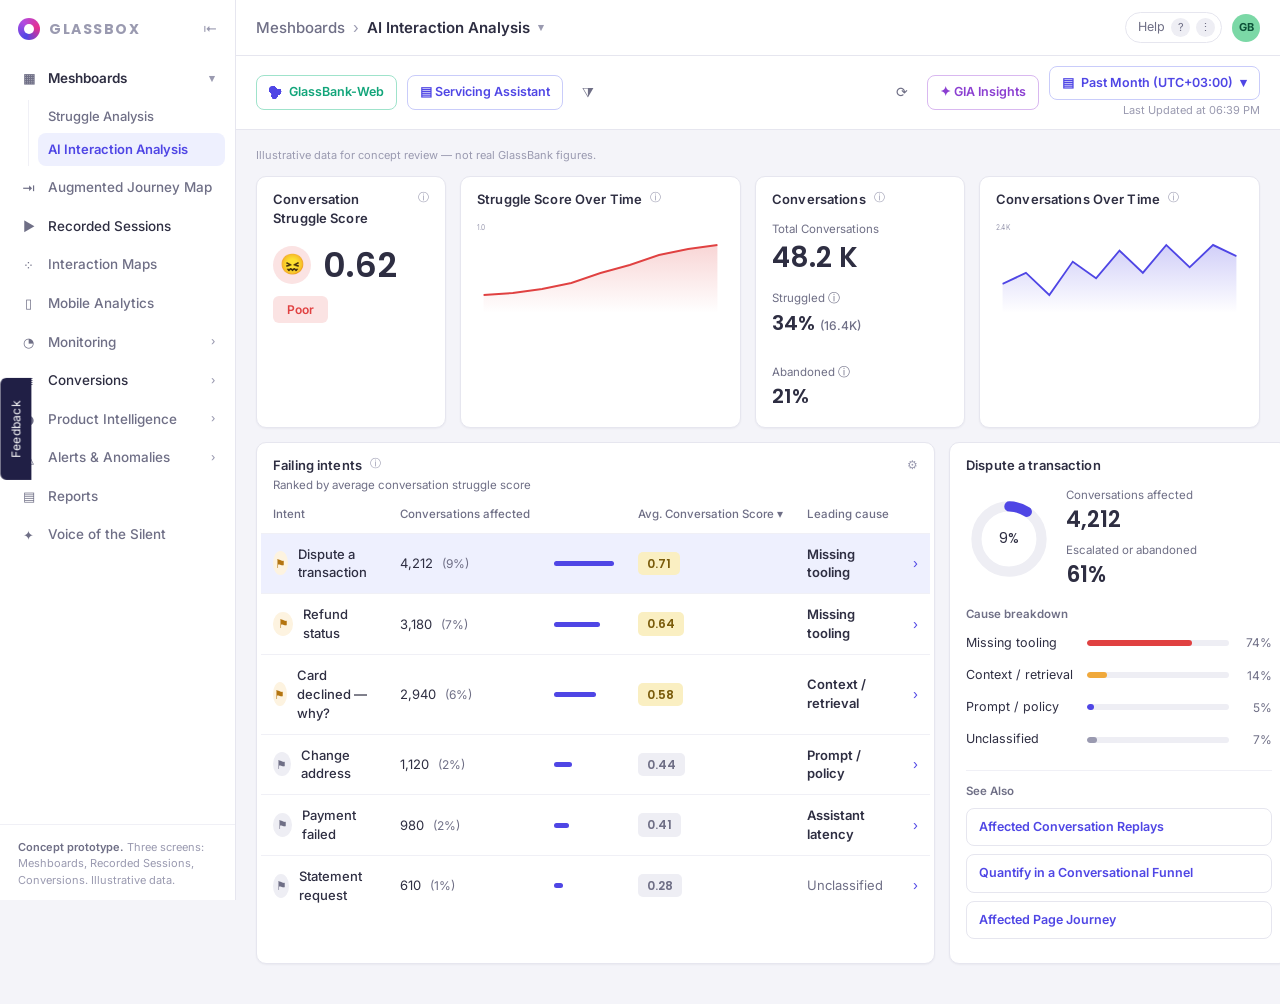
==== index.html @ c7775a7b "Add date range picker driving dashboard data (phase 1: index.html) data.js now holds one dataset per" ====
<!DOCTYPE html>
<html lang="en">
<head>
<meta charset="utf-8">
<meta name="viewport" content="width=device-width, initial-scale=1">
<title>AI Interaction Analysis · Glassbox</title>
<link rel="preconnect" href="https://fonts.googleapis.com">
<link rel="preconnect" href="https://fonts.gstatic.com" crossorigin>
<link href="https://fonts.googleapis.com/css2?family=Inter:wght@400;500;600;700&family=Poppins:wght@400;500;600;700&display=swap" rel="stylesheet">
<link rel="icon" href="data:image/svg+xml,<svg xmlns=%22http://www.w3.org/2000/svg%22 viewBox=%220 0 32 32%22><circle cx=%2216%22 cy=%2216%22 r=%2212%22 fill=%22none%22 stroke=%22%234F46E5%22 stroke-width=%227%22/></svg>">
<link rel="stylesheet" href="styles.css">
</head>
<body>
<div class="feedback-tab">Feedback</div>
<div class="app">

  <aside class="side">
    <div class="brand"><span class="mark"></span><span class="wordmark">GLASSBOX</span><span class="collapse">⇤</span></div>
    <nav class="nav">
      <a class="parent-open" href="index.html"><span class="ico">▦</span>Meshboards<span class="chev">▾</span></a>
      <div class="subgroup">
        <button class="inert sub" tabindex="-1">Struggle Analysis</button>
        <a class="sub active" href="index.html" aria-current="page">AI Interaction Analysis</a>
      </div>
      <button class="inert" tabindex="-1"><span class="ico">⇥</span>Augmented Journey Map</button>
      <a href="conversation.html"><span class="ico">▶</span>Recorded Sessions</a>
      <button class="inert" tabindex="-1"><span class="ico">⁘</span>Interaction Maps</button>
      <button class="inert" tabindex="-1"><span class="ico">▯</span>Mobile Analytics</button>
      <button class="inert" tabindex="-1"><span class="ico">◔</span>Monitoring<span class="chev">›</span></button>
      <a href="funnel.html"><span class="ico">≣</span>Conversions<span class="chev">›</span></a>
      <button class="inert" tabindex="-1"><span class="ico">◑</span>Product Intelligence<span class="chev">›</span></button>
      <button class="inert" tabindex="-1"><span class="ico">◬</span>Alerts &amp; Anomalies<span class="chev">›</span></button>
      <button class="inert" tabindex="-1"><span class="ico">▤</span>Reports</button>
      <button class="inert" tabindex="-1"><span class="ico">✦</span>Voice of the Silent</button>
    </nav>
    <div class="foot">
      <b>Concept prototype.</b> Three screens: Meshboards, Recorded Sessions, Conversions. Illustrative data.
    </div>
  </aside>

  <main class="main">
    <div class="topbar">
      <div class="crumb"><span class="muted">Meshboards</span><span class="sep">›</span>AI Interaction Analysis<span class="caret">▾</span></div>
      <div class="top-right">
        <div class="help">Help <span class="b">?</span><span class="b">⋮</span></div>
        <div class="avatar">GB</div>
      </div>
    </div>
    <div class="filters">
      <span class="pill green"><span class="dots"></span>GlassBank-Web</span>
      <span class="pill">▤ Servicing Assistant</span>
      <button class="iconbtn" aria-label="Filters">⧩</button>
      <div class="top-right">
        <button class="iconbtn" aria-label="Refresh">⟳</button>
        <button class="gia" id="giaBtn" aria-expanded="false" aria-controls="giaPanel">✦ GIA Insights</button>
        <div class="range-picker">
          <button class="pill" id="rangeBtn" aria-haspopup="listbox" aria-expanded="false">▤ <span id="rangeLabel">Past Month (UTC+03:00)</span> ▾</button>
          <div class="rp-updated">Last Updated at 06:39 PM</div>
        </div>
      </div>
    </div>

    <div class="gia-panel ins" id="giaPanel" hidden>
      <div class="ins-h"><span style="color:#8B3FD1">✦</span>GIA Cause Insights
        <span class="ins-acts"><button class="iconbtn" aria-label="Share insights">⤴</button><button class="iconbtn" id="giaClose" aria-label="Close insights">✕</button></span>
      </div>
      <div class="tabs">
        <button class="on">All</button><button>Technical</button><button>Behavioral</button>
      </div>

      <h4 style="margin-top:0">Analysis — <span id="giaIntent"></span></h4>
      <p id="giaSummary"></p>

      <h4>Key Takeaways</h4>
      <ul id="giaTakeaways"></ul>

      <div class="verdict">
        <div class="top"><span style="color:var(--red)">⚑</span><span class="name" id="giaCause"></span><span class="conf" id="giaConf"></span></div>
        <div class="why" id="giaEvidence"></div>
        <div class="cohort" id="giaSeen"></div>
      </div>

      <div class="askbox">Ask a question about this cause<span class="go">→</span></div>
    </div>

    <div class="canvas">
      <div class="illus">Illustrative data for concept review — not real GlassBank figures.</div>

      <div class="grid row4">
        <div class="card">
          <div class="hd"><h3>Conversation Struggle Score</h3><span class="info">ⓘ</span></div>
          <div class="bd">
            <div class="scorewrap"><div class="face">😖</div><div class="bigscore" id="dashScore"></div></div>
            <span class="rank poor" id="dashRank"></span>
          </div>
        </div>

        <div class="card">
          <div class="hd"><h3>Struggle Score Over Time</h3><span class="info">ⓘ</span></div>
          <div class="bd">
            <svg viewBox="0 0 300 92" width="100%" height="92" preserveAspectRatio="none" role="img" aria-label="Struggle score rising over the month">
              <defs><linearGradient id="g1" x1="0" y1="0" x2="0" y2="1">
                <stop offset="0" stop-color="#E04141" stop-opacity=".22"/><stop offset="1" stop-color="#E04141" stop-opacity="0"/>
              </linearGradient></defs>
              <text id="chartStruggleAxis" x="0" y="9" font-size="8" fill="var(--faint)"></text>
              <path id="chartStruggleLine" d="" fill="none" stroke="#E04141" stroke-width="2"/>
              <path id="chartStruggleFill" d="" fill="url(#g1)"/>
            </svg>
          </div>
        </div>

        <div class="card">
          <div class="hd"><h3>Conversations</h3><span class="info">ⓘ</span></div>
          <div class="bd">
            <div class="k" style="font-size:11.5px;color:var(--dim)">Total Conversations</div>
            <div class="total" id="dashTotal"></div>
            <div class="kv" style="margin-top:12px">
              <div><div class="k">Struggled ⓘ</div><div class="v"><span id="dashStruggledPct"></span> <small id="dashStruggledCount"></small></div></div>
              <div><div class="k">Abandoned ⓘ</div><div class="v" id="dashAbandoned"></div></div>
            </div>
          </div>
        </div>

        <div class="card">
          <div class="hd"><h3>Conversations Over Time</h3><span class="info">ⓘ</span></div>
          <div class="bd">
            <svg viewBox="0 0 300 92" width="100%" height="92" preserveAspectRatio="none" role="img" aria-label="Conversation volume by day">
              <defs><linearGradient id="g2" x1="0" y1="0" x2="0" y2="1">
                <stop offset="0" stop-color="#4F46E5" stop-opacity=".26"/><stop offset="1" stop-color="#4F46E5" stop-opacity="0"/>
              </linearGradient></defs>
              <text id="chartVolumeAxis" x="0" y="9" font-size="8" fill="var(--faint)"></text>
              <path id="chartVolumeLine" d="" fill="none" stroke="#4F46E5" stroke-width="2"/>
              <path id="chartVolumeFill" d="" fill="url(#g2)"/>
            </svg>
          </div>
        </div>
      </div>

      <div class="split">
        <div class="card">
          <div class="hd"><h3>Failing intents</h3><span class="info">ⓘ</span><span class="gear">⚙</span></div>
          <div class="sub">Ranked by average conversation struggle score</div>
          <div class="bd" style="padding-left:4px;padding-right:4px">
            <table class="tbl">
              <thead><tr>
                <th style="padding-left:12px">Intent</th><th>Conversations affected</th><th></th>
                <th class="r">Avg. Conversation Score ▾</th><th>Leading cause</th><th></th>
              </tr></thead>
              <tbody id="intents">
                <!-- rows rendered from the active range dataset by app.js -->
              </tbody>
            </table>
          </div>
        </div>

        <div class="card">
          <div class="hd"><h3 id="panelTitle">Dispute a transaction</h3></div>
          <div class="bd">
            <div class="donut">
              <svg width="86" height="86" viewBox="0 0 42 42" role="img" aria-label="Share of conversations affected">
                <circle cx="21" cy="21" r="15.9" fill="none" stroke="var(--grey-chip)" stroke-width="5"/>
                <circle id="ring" cx="21" cy="21" r="15.9" fill="none" stroke="#4F46E5" stroke-width="5"
                        stroke-dasharray="9 91" stroke-dashoffset="25" stroke-linecap="round"/>
                <text id="ringPc" x="21" y="23" text-anchor="middle" font-size="7" font-family="Poppins" fill="var(--text)"></text>
              </svg>
              <div>
                <div class="lbl">Conversations affected</div>
                <div class="n" id="panelN"></div>
                <div class="lbl" style="margin-top:6px">Escalated or abandoned</div>
                <div class="n" id="panelEsc"></div>
              </div>
            </div>

            <h4 style="margin:16px 0 2px;font-size:11.5px;color:var(--dim);font-weight:600">Cause breakdown</h4>
            <div class="causelist" id="causelist"></div>

            <div class="seealso">
              <h4>See Also</h4>
              <a href="conversation.html">Affected Conversation Replays</a>
              <a href="funnel.html">Quantify in a Conversational Funnel</a>
              <a href="#" onclick="return false">Affected Page Journey</a>
            </div>
          </div>
        </div>
      </div>
    </div>
  </main>
</div>

<script src="data.js"></script>
<script src="app.js"></script>
</body>
</html>
---- styles.css ----
/* Glassbox — AI Interaction Analysis concept prototype */

:root{
  --bg:#F4F4F9; --card:#FFFFFF; --border:#E6E6EF; --border-soft:#F0F0F6;
  --text:#2E2E42; --dim:#6F6F86; --faint:#9A9AB0;
  --indigo:#4F46E5; --indigo-soft:#EEF0FE; --indigo-line:#C9CCFA;
  --navy:#201F45; --pink:#E5308F;
  --amber:#F0A93B; --amber-soft:#FDF3E0;
  --red:#E04141; --red-band:rgba(224,65,65,.16); --red-soft:#FBE3E3;
  --green:#12A57A; --green-soft:#DEF5EC;
  --yellow-chip:#FAEFC2; --grey-chip:#EEEEF4;
  --teal:#5BC7C0;
  --shadow:0 1px 2px rgba(32,31,69,.05);
}
@media (prefers-color-scheme: dark){
  :root:not([data-theme="light"]){
    --bg:#131226; --card:#1C1B33; --border:#2C2A4A; --border-soft:#26243F;
    --text:#E8E8F2; --dim:#A5A5BE; --faint:#7C7C97;
    --indigo:#8F87FF; --indigo-soft:#26244A; --indigo-line:#3B3770;
    --grey-chip:#2C2A4A; --yellow-chip:#4A3F1A; --green-soft:#123A2E; --red-soft:#3D1E1E; --amber-soft:#3A2C14;
    --shadow:0 1px 2px rgba(0,0,0,.3);
  }
}
:root[data-theme="dark"]{
  --bg:#131226; --card:#1C1B33; --border:#2C2A4A; --border-soft:#26243F;
  --text:#E8E8F2; --dim:#A5A5BE; --faint:#7C7C97;
  --indigo:#8F87FF; --indigo-soft:#26244A; --indigo-line:#3B3770;
  --grey-chip:#2C2A4A; --yellow-chip:#4A3F1A; --green-soft:#123A2E; --red-soft:#3D1E1E; --amber-soft:#3A2C14;
  --shadow:0 1px 2px rgba(0,0,0,.3);
}

*{box-sizing:border-box}
html,body{margin:0;padding:0}
body{
  background:var(--bg); color:var(--text);
  font-family:Inter,-apple-system,BlinkMacSystemFont,"Segoe UI",Roboto,sans-serif;
  font-size:13px; line-height:1.45; -webkit-font-smoothing:antialiased;
}
.num{font-family:Poppins,Inter,sans-serif}
button{font:inherit;color:inherit;background:none;border:none;cursor:pointer}
a{color:var(--indigo)}

/* ---------- shell ---------- */
.app{display:flex;min-height:100vh;position:relative}
.feedback-tab{
  position:fixed;left:0;top:42%;background:var(--navy);color:#fff;
  writing-mode:vertical-rl;transform:rotate(180deg);
  padding:22px 7px;border-radius:0 6px 6px 0;font-size:12px;letter-spacing:.02em;z-index:60
}

/* sidebar */
.side{
  width:236px;flex:0 0 236px;background:var(--card);border-right:1px solid var(--border);
  display:flex;flex-direction:column;padding:16px 0 12px;position:sticky;top:0;height:100vh
}
.brand{display:flex;align-items:center;gap:9px;padding:2px 18px 20px}
.brand .mark{width:22px;height:22px;border-radius:50%;
  background:conic-gradient(from 200deg,#4F46E5,#B14BE0,#E5308F,#4F46E5);
  position:relative}
.brand .mark::after{content:"";position:absolute;inset:6px;border-radius:50%;background:var(--card)}
.brand .wordmark{font-family:Poppins;font-weight:700;letter-spacing:.11em;font-size:14px;color:var(--faint)}
.brand .collapse{margin-left:auto;color:var(--faint);font-size:14px}
.nav{display:flex;flex-direction:column;gap:1px;padding:0 10px}
.nav a,.nav button{
  display:flex;align-items:center;gap:11px;width:100%;text-align:left;
  padding:9px 10px;border-radius:8px;color:var(--text);font-size:13.5px;font-weight:500;
  text-decoration:none
}
.nav a .ico,.nav button .ico{width:17px;text-align:center;color:var(--dim);font-size:13px}
.nav a .chev,.nav button .chev{margin-left:auto;color:var(--faint);font-size:11px}
.nav a:hover,.nav button:hover{background:var(--border-soft)}
.nav a.active{background:var(--indigo-soft);color:var(--indigo);font-weight:600}
.nav a.active .ico{color:var(--indigo)}
.nav button.inert{color:var(--dim);cursor:default}
.nav button.inert:hover{background:transparent}
.nav a.parent-open{font-weight:600}
.nav .subgroup{display:flex;flex-direction:column;gap:1px;margin:1px 0 2px 18px;
  padding-left:9px;border-left:1px solid var(--border-soft)}
.nav .sub{padding:7px 10px;font-size:13px;gap:0}
.nav a.sub.active{background:var(--indigo-soft);color:var(--indigo);font-weight:600}
.side .foot{margin-top:auto;padding:14px 18px 0;border-top:1px solid var(--border-soft);
  color:var(--faint);font-size:11px;line-height:1.5}
.side .foot b{color:var(--dim);font-weight:600}

/* main */
.main{flex:1;min-width:0;display:flex;flex-direction:column}
.topbar{
  background:var(--card);border-bottom:1px solid var(--border);
  padding:12px 20px;display:flex;align-items:center;gap:12px;flex-wrap:wrap
}
.crumb{display:flex;align-items:center;gap:8px;font-size:15px;font-weight:600}
.crumb .sep{color:var(--faint);font-weight:400}
.crumb .muted{color:var(--dim);font-weight:500}
.crumb .caret{color:var(--faint);font-size:11px}
.top-right{margin-left:auto;display:flex;align-items:center;gap:10px}
.pill{
  display:inline-flex;align-items:center;gap:7px;border:1px solid var(--indigo-line);
  color:var(--indigo);background:var(--card);border-radius:8px;padding:7px 12px;
  font-size:12.5px;font-weight:600;white-space:nowrap
}
.pill.green{border-color:#9FE3CB;color:var(--green)}
.pill.plain{border-color:var(--border);color:var(--dim);font-weight:500}
.dots{width:13px;height:13px;flex:0 0 13px;border-radius:3px;
  background:radial-gradient(circle at 30% 30%,var(--indigo) 32%,transparent 33%),
             radial-gradient(circle at 72% 44%,var(--indigo) 26%,transparent 27%),
             radial-gradient(circle at 42% 76%,var(--indigo) 26%,transparent 27%)}
.iconbtn{width:30px;height:30px;border-radius:7px;display:grid;place-items:center;color:var(--dim);font-size:14px}
.iconbtn:hover{background:var(--border-soft)}
.help{border:1px solid var(--border);border-radius:20px;padding:5px 6px 5px 12px;
  display:flex;align-items:center;gap:6px;color:var(--dim);font-size:12.5px}
.help .b{width:19px;height:19px;border-radius:50%;background:var(--grey-chip);display:grid;place-items:center;font-size:11px}
.avatar{width:28px;height:28px;border-radius:50%;background:#7BD8A6;color:#0C5137;
  display:grid;place-items:center;font-size:11px;font-weight:700}

.filters{background:var(--card);border-bottom:1px solid var(--border);
  padding:10px 20px;display:flex;align-items:center;gap:10px;flex-wrap:wrap}
.canvas{padding:18px 20px 40px}
.illus{font-size:11px;color:var(--faint);padding:0 0 12px}

/* cards */
.grid{display:grid;gap:14px}
.card{background:var(--card);border:1px solid var(--border);border-radius:10px;box-shadow:var(--shadow)}
.card .hd{padding:13px 16px 0;display:flex;align-items:flex-start;gap:8px}
.card .hd h3{margin:0;font-size:13px;font-weight:600;letter-spacing:.01em}
.card .hd .info{color:var(--faint);font-size:11px}
.card .hd .gear{margin-left:auto;color:var(--faint);font-size:12px}
.card .sub{font-size:11.5px;color:var(--dim);padding:2px 16px 0}
.card .bd{padding:12px 16px 16px}

.row4{grid-template-columns:minmax(190px,1fr) minmax(240px,1.5fr) minmax(210px,1.1fr) minmax(240px,1.5fr)}
@media(max-width:1180px){.row4{grid-template-columns:1fr 1fr}}
@media(max-width:720px){.row4{grid-template-columns:1fr}}

.scorewrap{display:flex;align-items:center;gap:12px;padding:6px 0 2px}
.face{width:38px;height:38px;border-radius:50%;display:grid;place-items:center;font-size:20px;background:var(--red-soft)}
.bigscore{font-family:Poppins;font-size:34px;font-weight:600;line-height:1}
.rank{display:inline-block;margin-top:10px;padding:5px 14px;border-radius:6px;font-size:12px;font-weight:600}
.rank.poor{background:var(--red-soft);color:var(--red)}
.rank.good{background:var(--green-soft);color:var(--green)}

.kv{display:flex;gap:26px;flex-wrap:wrap}
.kv .k{font-size:11.5px;color:var(--dim);display:flex;align-items:center;gap:5px}
.kv .v{font-family:Poppins;font-size:20px;font-weight:600;margin-top:2px}
.kv .v small{font-family:Inter;font-size:12px;font-weight:500;color:var(--dim)}
.total{font-family:Poppins;font-size:28px;font-weight:600}
.delta{font-size:11.5px;font-weight:600}
.delta.up{color:var(--red)} .delta.down{color:var(--green)}

/* table */
.tbl{width:100%;border-collapse:collapse}
.tbl th{
  text-align:left;font-size:11.5px;font-weight:500;color:var(--dim);
  padding:0 12px 10px;border-bottom:1px solid var(--border-soft);white-space:nowrap
}
.tbl th.r{text-align:right}
.tbl td{padding:11px 12px;border-bottom:1px solid var(--border-soft);font-size:13px;vertical-align:middle}
.tbl tr:last-child td{border-bottom:none}
.tbl tbody tr{cursor:pointer}
.tbl tbody tr:hover{background:var(--border-soft)}
.tbl tbody tr.sel{background:var(--indigo-soft)}
.intent{display:flex;align-items:center;gap:10px;font-weight:500}
.tick{width:24px;height:24px;border-radius:50%;display:grid;place-items:center;font-size:12px;background:var(--amber-soft);color:#B47510}
.tick.grey{background:var(--grey-chip);color:var(--dim)}
.affected{white-space:nowrap}
.affected span{color:var(--dim);font-size:12px;margin-left:5px}
.minibar{height:5px;border-radius:3px;background:var(--indigo);min-width:2px}
.chip{display:inline-block;padding:3px 9px;border-radius:5px;font-size:12px;font-weight:600;font-family:Poppins}
.chip.hi{background:var(--yellow-chip);color:#7A5B0B}
.chip.lo{background:var(--grey-chip);color:var(--dim)}
.cause{font-size:12.5px;color:var(--dim)}
.cause b{color:var(--text);font-weight:600}
.arrow{color:var(--indigo);font-size:14px;text-align:right}

.split{display:grid;grid-template-columns:1fr 340px;gap:14px;margin-top:14px}
@media(max-width:1080px){.split{grid-template-columns:1fr}}

.donut{display:flex;align-items:center;gap:14px}
.donut .lbl{font-size:11.5px;color:var(--dim)}
.donut .n{font-family:Poppins;font-size:22px;font-weight:600}
.seealso{border-top:1px solid var(--border-soft);margin-top:14px;padding-top:12px}
.seealso h4{margin:0 0 9px;font-size:11.5px;font-weight:600;color:var(--dim)}
.seealso a{display:block;border:1px solid var(--border);border-radius:8px;padding:9px 12px;
  margin-bottom:8px;text-decoration:none;font-size:12.5px;font-weight:600}
.seealso a:hover{background:var(--indigo-soft)}
.causelist{margin-top:4px}
.causerow{display:flex;align-items:center;gap:9px;padding:7px 0;font-size:12.5px}
.causerow .bar{height:6px;border-radius:3px;flex:1;background:var(--grey-chip);overflow:hidden}
.causerow .bar i{display:block;height:100%;border-radius:3px}
.causerow .pc{width:34px;text-align:right;color:var(--dim);font-size:12px}

/* ---------- replay ---------- */
.replay{background:var(--card);border:1px solid var(--border);border-radius:10px;overflow:hidden;box-shadow:var(--shadow)}
.rhead{display:flex;align-items:center;gap:14px;padding:12px 16px;border-bottom:1px solid var(--border);flex-wrap:wrap}
.rhead .meta{display:flex;align-items:center;gap:9px;font-size:12.5px}
.rhead .meta .date{font-weight:600}
.rhead .uid{font-size:12px;color:var(--dim);letter-spacing:.08em}
.stat{text-align:center;padding:0 6px}
.stat .n{font-family:Poppins;font-size:15px;font-weight:600;display:flex;align-items:center;gap:5px;justify-content:center}
.stat .c{font-size:10.5px;color:var(--dim);margin-top:1px}
.rhead .acts{margin-left:auto;display:flex;align-items:center;gap:8px}
.gia{border:1px solid #D9B8F0;color:#8B3FD1;border-radius:8px;padding:7px 12px;font-size:12.5px;font-weight:600;
  display:inline-flex;align-items:center;gap:6px}
.rbody{display:grid;grid-template-columns:290px 1fr 320px}
.rbody.gia-hidden{grid-template-columns:290px 1fr}
@media(max-width:1180px){.rbody{grid-template-columns:1fr}}
.events{border-right:1px solid var(--border);max-height:560px;overflow:auto}
.evsearch{padding:9px 12px;border-bottom:1px solid var(--border-soft);display:flex;gap:7px;align-items:center}
.evsearch input{flex:1;border:1px solid var(--border);border-radius:6px;padding:5px 9px;font-size:12px;
  background:var(--card);color:var(--text)}
.pagerow{padding:10px 12px;border-bottom:1px solid var(--border-soft);display:flex;align-items:center;gap:8px}
.pagerow .t{font-weight:600;font-size:12.5px}
.pagerow .u{font-size:11px;color:var(--faint)}
.pagerow .time{margin-left:auto;font-size:11.5px;color:var(--dim);font-family:Poppins}
.strugbar{width:34px;height:7px;border-radius:3px;background:linear-gradient(90deg,var(--teal) 55%,var(--yellow-chip) 55%)}
.ev{display:flex;gap:10px;padding:9px 12px 9px 16px;border-bottom:1px solid var(--border-soft);align-items:flex-start}
.ev .ei{width:20px;flex:0 0 20px;text-align:center;font-size:12px;color:var(--dim);margin-top:1px}
.ev .en{font-size:12.5px;font-weight:500}
.ev .ed{font-size:11.5px;color:var(--dim);margin-top:1px}
.ev .et{margin-left:auto;font-size:11.5px;color:var(--dim);font-family:Poppins}
.ev.flag{background:var(--amber-soft)}
.ev.flag .ei{color:#B47510}
.ev.bad{background:var(--red-soft)}
.ev.bad .ei{color:var(--red)}

.stage{padding:16px;background:var(--bg);display:flex;flex-direction:column;min-width:0}
.browser{background:var(--card);border:1px solid var(--border);border-radius:9px;overflow:hidden;flex:1;display:flex;flex-direction:column}
.url{padding:8px 12px;border-bottom:1px solid var(--border-soft);font-size:11.5px;color:var(--dim);
  overflow:hidden;text-overflow:ellipsis;white-space:nowrap}
.chatwrap{padding:14px;display:flex;flex-direction:column;gap:9px;overflow:auto;max-height:330px}
.chat-h{display:flex;align-items:center;gap:8px;padding-bottom:6px;border-bottom:1px solid var(--border-soft);margin-bottom:4px}
.chat-h .avat{width:22px;height:22px;border-radius:50%;background:var(--indigo-soft);color:var(--indigo);
  display:grid;place-items:center;font-size:11px;font-weight:700}
.chat-h .nm{font-size:12.5px;font-weight:600}
.msg{max-width:78%;padding:9px 12px;border-radius:12px;font-size:12.5px;line-height:1.5}
.msg.bot{background:var(--grey-chip);border-bottom-left-radius:4px;align-self:flex-start}
.msg.user{background:var(--indigo);color:#fff;border-bottom-right-radius:4px;align-self:flex-end}
.msg .lat{display:block;font-size:10.5px;color:var(--faint);margin-top:5px}
.msg.user .lat{color:rgba(255,255,255,.72)}
.flagline{align-self:center;font-size:11px;color:#B47510;background:var(--amber-soft);
  padding:3px 10px;border-radius:20px;font-weight:600;text-align:center}
.flagline.bad{color:var(--red);background:var(--red-soft)}

.scrub{padding:12px 16px;border-top:1px solid var(--border)}
.track{position:relative;height:34px;background:var(--border-soft);border-radius:5px;overflow:hidden}
.band{position:absolute;top:0;bottom:0;background:var(--red-band)}
.mk{position:absolute;top:6px;width:15px;height:15px;border-radius:50%;background:var(--amber);
  color:#fff;font-size:9px;display:grid;place-items:center;transform:translateX(-50%)}
.mk.r{background:var(--red)}
.ticks{display:flex;justify-content:space-between;font-size:10.5px;color:var(--faint);margin-top:5px;font-family:Poppins}
.controls{display:flex;align-items:center;gap:14px;justify-content:center;margin-top:10px;color:var(--dim)}
.controls .play{width:30px;height:30px;border-radius:50%;border:2px solid var(--indigo);color:var(--indigo);
  display:grid;place-items:center;font-size:11px}
.dur{font-size:11.5px;color:var(--dim);font-family:Poppins}

.insights{border-left:1px solid var(--border);padding:14px;max-height:560px;overflow:auto}
.ins-h{display:flex;align-items:center;gap:8px;font-weight:600;font-size:13px;margin-bottom:12px}
.tabs{display:flex;gap:6px;margin-bottom:12px}
.tabs button{border:1px solid var(--border);border-radius:7px;padding:6px 11px;font-size:12px;color:var(--dim)}
.tabs button.on{border-color:var(--indigo);color:var(--indigo);font-weight:600;background:var(--indigo-soft)}
.ins h4{margin:14px 0 6px;font-size:12.5px;font-weight:600}
.ins p{margin:0;font-size:12.5px;line-height:1.6;color:var(--text)}
.ins b{font-weight:600}
.ins ul{margin:6px 0 0;padding-left:17px}
.ins li{font-size:12.5px;line-height:1.6;margin-bottom:7px}
.ins u{text-decoration-color:var(--indigo-line)}
.verdict{border:1px solid var(--border);border-radius:9px;padding:11px 12px;margin-top:12px;background:var(--bg)}
.verdict .top{display:flex;align-items:center;gap:8px}
.verdict .name{font-weight:600;font-size:13px}
.verdict .conf{margin-left:auto;font-size:11.5px;color:var(--dim);font-family:Poppins}
.verdict .why{margin-top:8px;font-size:12px;color:var(--dim);line-height:1.6}
.verdict .why em{color:var(--text);font-style:normal;font-weight:500}
.askbox{margin-top:14px;border:1px solid var(--indigo-line);border-radius:8px;padding:8px 11px;
  display:flex;align-items:center;gap:8px;font-size:12.5px;color:var(--faint)}
.askbox .go{margin-left:auto;color:var(--indigo)}

/* GIA panel chrome — shared by the replay column and the dashboard overlay */
.ins-h .ins-acts{margin-left:auto;display:flex;align-items:center;gap:4px}
.ins-h .iconbtn{width:26px;height:26px;font-size:12px}
.gia-panel{
  position:fixed;top:96px;right:20px;z-index:70;width:390px;max-width:calc(100vw - 40px);
  max-height:calc(100vh - 130px);overflow:auto;
  background:var(--card);border:1px solid var(--border);border-radius:12px;
  box-shadow:0 8px 28px rgba(32,31,69,.14);padding:14px
}
:root[data-theme="dark"] .gia-panel{box-shadow:0 8px 28px rgba(0,0,0,.5)}
@media (prefers-color-scheme: dark){
  :root:not([data-theme="light"]) .gia-panel{box-shadow:0 8px 28px rgba(0,0,0,.5)}
}
@media(max-width:720px){.gia-panel{left:20px;width:auto}}
.gia-panel .cohort{font-size:11.5px;color:var(--dim);margin-top:2px}

/* date range picker */
.range-picker{position:relative;display:flex;flex-direction:column;align-items:flex-end;gap:3px}
.range-picker .pill{cursor:pointer}
.rp-updated{font-size:11px;color:var(--faint);text-align:right}
.rp-menu{
  position:absolute;top:36px;right:0;z-index:80;width:240px;
  background:var(--card);border:1px solid var(--border);border-radius:10px;
  box-shadow:0 8px 28px rgba(32,31,69,.14);padding:6px
}
:root[data-theme="dark"] .rp-menu{box-shadow:0 8px 28px rgba(0,0,0,.5)}
@media (prefers-color-scheme: dark){
  :root:not([data-theme="light"]) .rp-menu{box-shadow:0 8px 28px rgba(0,0,0,.5)}
}
.rp-opt{display:block;width:100%;text-align:left;padding:8px 10px;border-radius:7px;
  font-size:12.5px;font-weight:500;color:var(--text)}
.rp-opt:hover{background:var(--border-soft)}
.rp-opt.on{background:var(--indigo-soft);color:var(--indigo);font-weight:600}

@media(max-width:1180px){
  .events{border-right:none;border-bottom:1px solid var(--border);max-height:300px}
  .insights{border-left:none;border-top:1px solid var(--border);max-height:none}
}

/* ---------- funnel ---------- */
.fun{display:grid;grid-template-columns:1.35fr 1fr 1fr;gap:14px}
@media(max-width:1080px){.fun{grid-template-columns:1fr}}
.step{margin-bottom:4px}
.step .lab{display:flex;align-items:baseline;gap:9px;font-size:12.5px;margin-bottom:5px}
.step .lab .n{font-family:Poppins;font-weight:600;font-size:14px}
.step .lab .nm{font-weight:500}
.step .bar{height:34px;border-radius:5px;background:var(--indigo);opacity:.85}
.drop{font-size:11.5px;color:var(--red);margin:6px 0 12px;padding-left:2px}
.impact .line{display:flex;justify-content:space-between;padding:8px 0;border-bottom:1px solid var(--border-soft);font-size:12.5px}
.impact .line:last-child{border-bottom:none}
.impact .line b{font-family:Poppins;font-weight:600}
.impact .tot{margin-top:10px;padding-top:11px;border-top:2px solid var(--border);display:flex;justify-content:space-between;align-items:baseline}
.impact .tot .v{font-family:Poppins;font-size:24px;font-weight:600;color:var(--red)}
.ticket{background:var(--indigo-soft);border:1px solid var(--indigo-line);border-radius:9px;padding:13px 15px;margin-top:14px}
.ticket h4{margin:0 0 6px;font-size:12.5px;font-weight:600;color:var(--indigo)}
.ticket p{margin:0;font-size:12.5px;line-height:1.6}

:focus-visible{outline:2px solid var(--indigo);outline-offset:2px}
@media (prefers-reduced-motion:reduce){*{transition:none!important;animation:none!important}}
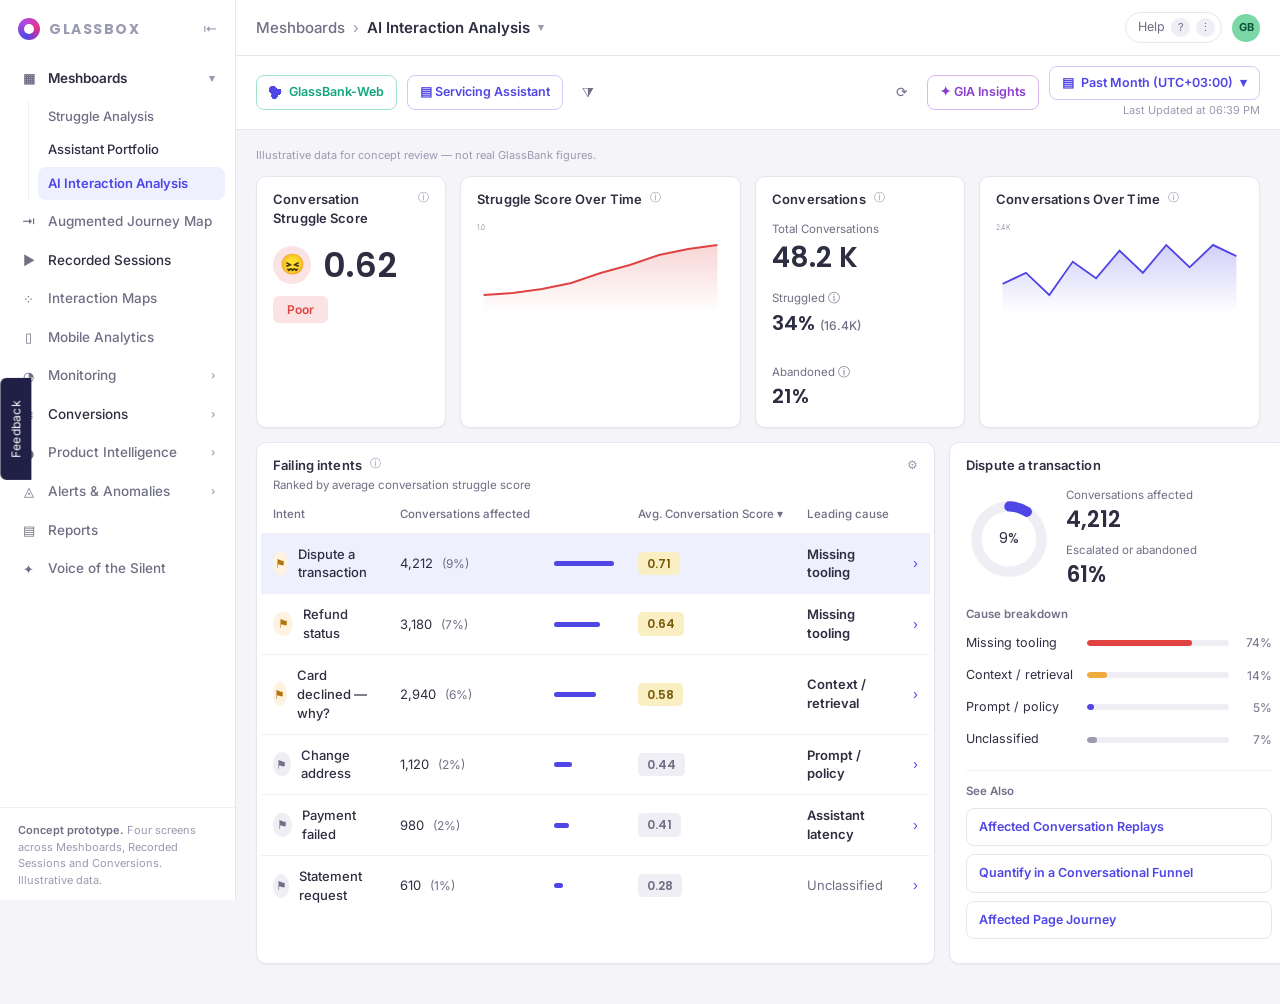
==== commit 2b4bea92: "Add Assistant Portfolio meshboard and cross-channel evidence details New portfolio.html: an illustra" ====
--- a/index.html
+++ b/index.html
@@ -20,6 +20,7 @@
       <a class="parent-open" href="index.html"><span class="ico">▦</span>Meshboards<span class="chev">▾</span></a>
       <div class="subgroup">
         <button class="inert sub" tabindex="-1">Struggle Analysis</button>
+        <a class="sub" href="portfolio.html">Assistant Portfolio</a>
         <a class="sub active" href="index.html" aria-current="page">AI Interaction Analysis</a>
       </div>
       <button class="inert" tabindex="-1"><span class="ico">⇥</span>Augmented Journey Map</button>
@@ -34,7 +35,7 @@
       <button class="inert" tabindex="-1"><span class="ico">✦</span>Voice of the Silent</button>
     </nav>
     <div class="foot">
-      <b>Concept prototype.</b> Three screens: Meshboards, Recorded Sessions, Conversions. Illustrative data.
+      <b>Concept prototype.</b> Four screens across Meshboards, Recorded Sessions and Conversions. Illustrative data.
     </div>
   </aside>
 
--- a/styles.css
+++ b/styles.css
@@ -307,6 +307,14 @@
 .rp-opt:hover{background:var(--border-soft)}
 .rp-opt.on{background:var(--indigo-soft);color:var(--indigo);font-weight:600}
 
+/* assistant portfolio */
+.row3{grid-template-columns:1fr 1.3fr 1fr}
+@media(max-width:1080px){.row3{grid-template-columns:1fr}}
+.asst-meta{font-size:11px;color:var(--faint);font-weight:400;margin-top:1px}
+.tbl tbody tr.norow{cursor:default}
+.tbl tbody tr.norow:hover{background:transparent}
+.guard{font-size:10.5px;color:var(--faint);margin-top:2px;letter-spacing:0}
+
 @media(max-width:1180px){
   .events{border-right:none;border-bottom:1px solid var(--border);max-height:300px}
   .insights{border-left:none;border-top:1px solid var(--border);max-height:none}
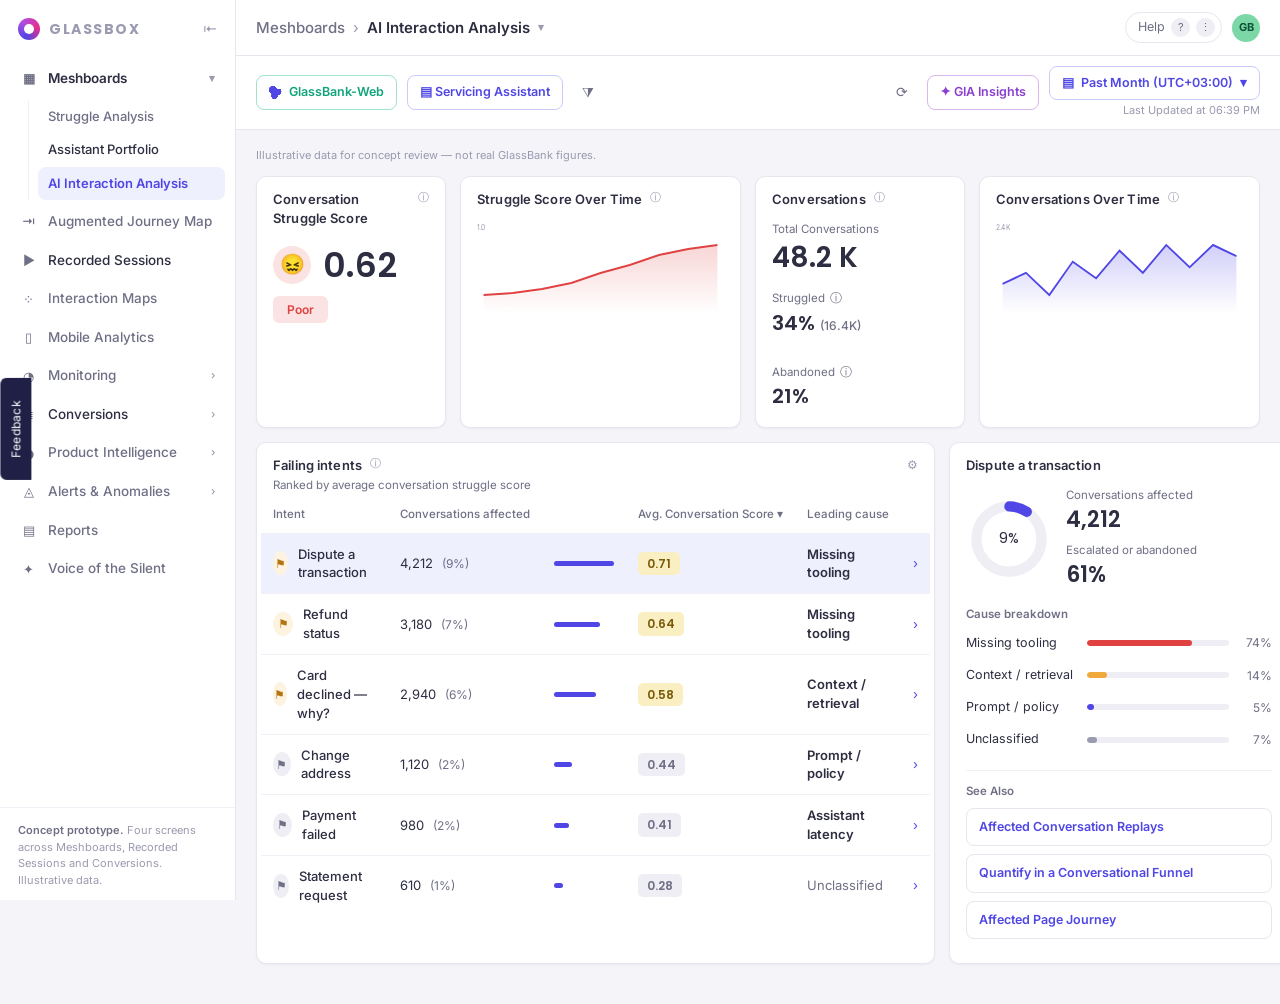
==== commit b2ce781d: "Add hover tooltips to every info icon All 16 info icons across the dashboard, funnel and portfolio s" ====
--- a/index.html
+++ b/index.html
@@ -89,7 +89,7 @@
 
       <div class="grid row4">
         <div class="card">
-          <div class="hd"><h3>Conversation Struggle Score</h3><span class="info">ⓘ</span></div>
+          <div class="hd"><h3>Conversation Struggle Score</h3><span class="info" tabindex="0" data-tip="Average struggle across assistant conversations in the selected range, scored 0–1 from behavioural signals: rephrase loops, deflection language, repeated intent failure and abandonment.">ⓘ</span></div>
           <div class="bd">
             <div class="scorewrap"><div class="face">😖</div><div class="bigscore" id="dashScore"></div></div>
             <span class="rank poor" id="dashRank"></span>
@@ -97,7 +97,7 @@
         </div>
 
         <div class="card">
-          <div class="hd"><h3>Struggle Score Over Time</h3><span class="info">ⓘ</span></div>
+          <div class="hd"><h3>Struggle Score Over Time</h3><span class="info" tabindex="0" data-tip="Daily average Conversation Struggle Score over the selected range. The sustained rise follows the prompt v4.2 release.">ⓘ</span></div>
           <div class="bd">
             <svg viewBox="0 0 300 92" width="100%" height="92" preserveAspectRatio="none" role="img" aria-label="Struggle score rising over the month">
               <defs><linearGradient id="g1" x1="0" y1="0" x2="0" y2="1">
@@ -111,19 +111,19 @@
         </div>
 
         <div class="card">
-          <div class="hd"><h3>Conversations</h3><span class="info">ⓘ</span></div>
+          <div class="hd"><h3>Conversations</h3><span class="info" tabindex="0" data-tip="All Servicing Assistant conversations in the selected range, across web and mobile.">ⓘ</span></div>
           <div class="bd">
             <div class="k" style="font-size:11.5px;color:var(--dim)">Total Conversations</div>
             <div class="total" id="dashTotal"></div>
             <div class="kv" style="margin-top:12px">
-              <div><div class="k">Struggled ⓘ</div><div class="v"><span id="dashStruggledPct"></span> <small id="dashStruggledCount"></small></div></div>
-              <div><div class="k">Abandoned ⓘ</div><div class="v" id="dashAbandoned"></div></div>
+              <div><div class="k">Struggled <span class="info" tabindex="0" data-tip="Share of conversations showing at least one struggle signal, with the affected count.">ⓘ</span></div><div class="v"><span id="dashStruggledPct"></span> <small id="dashStruggledCount"></small></div></div>
+              <div><div class="k">Abandoned <span class="info" tabindex="0" data-tip="Share of conversations the customer closed without completing the task or escalating.">ⓘ</span></div><div class="v" id="dashAbandoned"></div></div>
             </div>
           </div>
         </div>
 
         <div class="card">
-          <div class="hd"><h3>Conversations Over Time</h3><span class="info">ⓘ</span></div>
+          <div class="hd"><h3>Conversations Over Time</h3><span class="info tip-left" tabindex="0" data-tip="Assistant conversation volume per day over the selected range.">ⓘ</span></div>
           <div class="bd">
             <svg viewBox="0 0 300 92" width="100%" height="92" preserveAspectRatio="none" role="img" aria-label="Conversation volume by day">
               <defs><linearGradient id="g2" x1="0" y1="0" x2="0" y2="1">
@@ -139,7 +139,7 @@
 
       <div class="split">
         <div class="card">
-          <div class="hd"><h3>Failing intents</h3><span class="info">ⓘ</span><span class="gear">⚙</span></div>
+          <div class="hd"><h3>Failing intents</h3><span class="info" tabindex="0" data-tip="Recognised intents ranked by average Conversation Struggle Score. Leading cause is the highest-confidence hypothesis for each intent — see the cause breakdown for the full mix.">ⓘ</span><span class="gear">⚙</span></div>
           <div class="sub">Ranked by average conversation struggle score</div>
           <div class="bd" style="padding-left:4px;padding-right:4px">
             <table class="tbl">
--- a/styles.css
+++ b/styles.css
@@ -307,6 +307,19 @@
 .rp-opt:hover{background:var(--border-soft)}
 .rp-opt.on{background:var(--indigo-soft);color:var(--indigo);font-weight:600}
 
+/* info tooltips */
+.info{position:relative;cursor:help}
+.info::after{
+  content:attr(data-tip);position:absolute;left:50%;top:calc(100% + 7px);
+  transform:translateX(-50%);width:220px;z-index:90;
+  background:var(--navy);color:#fff;font-size:11.5px;line-height:1.5;
+  font-weight:400;font-family:Inter,sans-serif;text-align:left;
+  padding:8px 10px;border-radius:7px;
+  opacity:0;visibility:hidden;pointer-events:none
+}
+.info:hover::after,.info:focus-visible::after{opacity:1;visibility:visible}
+.info.tip-left::after{left:auto;right:-8px;transform:none}
+
 /* assistant portfolio */
 .row3{grid-template-columns:1fr 1.3fr 1fr}
 @media(max-width:1080px){.row3{grid-template-columns:1fr}}
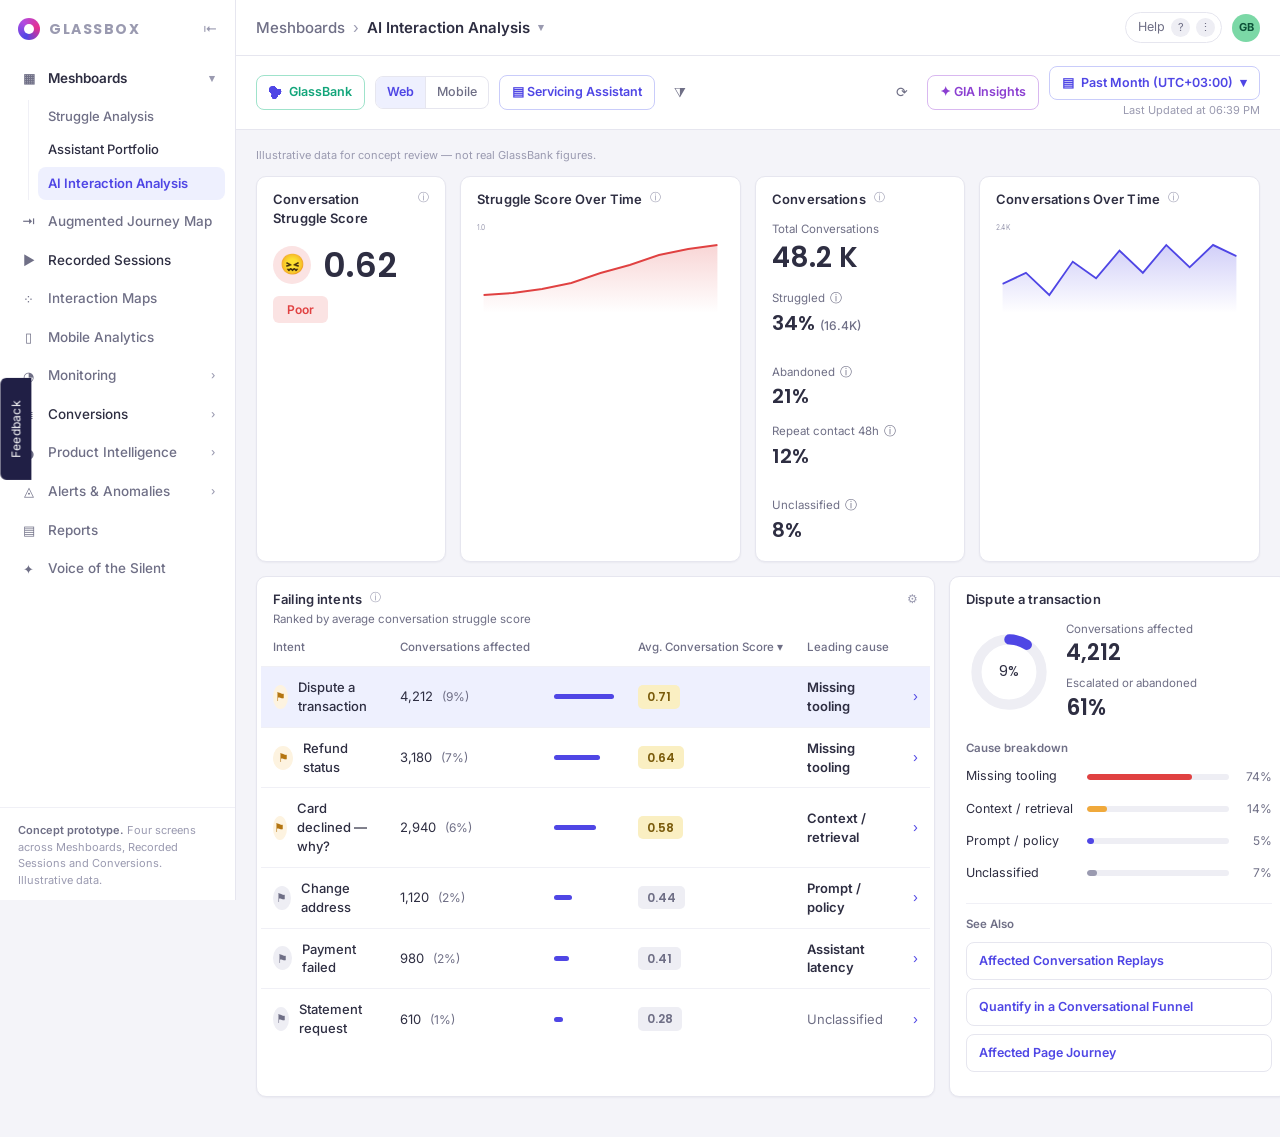
==== commit fa4e4d38: "Align prototype with the current deck: tiers, signal families, metrics Audit items 4, 2, 6, 7, 5, 8 " ====
--- a/index.html
+++ b/index.html
@@ -48,7 +48,10 @@
       </div>
     </div>
     <div class="filters">
-      <span class="pill green"><span class="dots"></span>GlassBank-Web</span>
+      <span class="pill green"><span class="dots"></span>GlassBank</span>
+      <div class="seg" role="group" aria-label="Platform">
+        <button class="on" aria-pressed="true">Web</button><button aria-pressed="false">Mobile</button>
+      </div>
       <span class="pill">▤ Servicing Assistant</span>
       <button class="iconbtn" aria-label="Filters">⧩</button>
       <div class="top-right">
@@ -118,6 +121,10 @@
             <div class="kv" style="margin-top:12px">
               <div><div class="k">Struggled <span class="info" tabindex="0" data-tip="Share of conversations showing at least one struggle signal, with the affected count.">ⓘ</span></div><div class="v"><span id="dashStruggledPct"></span> <small id="dashStruggledCount"></small></div></div>
               <div><div class="k">Abandoned <span class="info" tabindex="0" data-tip="Share of conversations the customer closed without completing the task or escalating.">ⓘ</span></div><div class="v" id="dashAbandoned"></div></div>
+            </div>
+            <div class="kv" style="margin-top:12px">
+              <div><div class="k">Repeat contact 48h <span class="info" tabindex="0" data-tip="Share of conversations followed by the same customer contacting us again within 48 hours on the same topic. Joined from GlassBank's contact-centre records; digital re-contact is measured natively.">ⓘ</span></div><div class="v" id="dashRepeat"></div></div>
+              <div><div class="k">Unclassified <span class="info tip-left" tabindex="0" data-tip="Share of struggling conversations where no cause hypothesis clears the confidence bar. Published rather than hidden — the detection model reports its own uncertainty.">ⓘ</span></div><div class="v" id="dashUnclassified"></div></div>
             </div>
           </div>
         </div>
--- a/styles.css
+++ b/styles.css
@@ -232,7 +232,7 @@
   display:grid;place-items:center;font-size:11px;font-weight:700}
 .chat-h .nm{font-size:12.5px;font-weight:600}
 .msg{max-width:78%;padding:9px 12px;border-radius:12px;font-size:12.5px;line-height:1.5}
-.msg.bot{background:var(--grey-chip);border-bottom-left-radius:4px;align-self:flex-start}
+.msg.assistant{background:var(--grey-chip);border-bottom-left-radius:4px;align-self:flex-start}
 .msg.user{background:var(--indigo);color:#fff;border-bottom-right-radius:4px;align-self:flex-end}
 .msg .lat{display:block;font-size:10.5px;color:var(--faint);margin-top:5px}
 .msg.user .lat{color:rgba(255,255,255,.72)}
@@ -319,6 +319,50 @@
 }
 .info:hover::after,.info:focus-visible::after{opacity:1;visibility:visible}
 .info.tip-left::after{left:auto;right:-8px;transform:none}
+.info.src{
+  display:inline-block;margin-left:6px;padding:1px 5px;border-radius:4px;
+  background:var(--grey-chip);color:var(--dim);font-size:9.5px;font-weight:600;
+  letter-spacing:.02em;vertical-align:1px
+}
+.srclegend{font-size:11px;color:var(--faint);padding:0 16px 13px;line-height:1.5}
+
+/* capture tier chips (Tier 1 day one · Tier 2 assistant event schema) */
+.tier{display:inline-block;margin-left:6px;padding:1px 6px;border-radius:4px;
+  font-size:10px;font-weight:600;font-family:Inter,sans-serif;vertical-align:1px;white-space:nowrap}
+.tier.t1{background:var(--green-soft);color:var(--green)}
+.tier.t2{background:var(--grey-chip);color:var(--dim)}
+.evlist{margin:8px 0 0;padding:0;list-style:none}
+.evlist li{font-size:12px;color:var(--dim);line-height:1.5;padding:3px 0}
+.evlist li em{color:var(--text);font-style:normal;font-weight:500}
+.tierkey{margin-top:9px;padding-top:8px;border-top:1px solid var(--border-soft);
+  font-size:10.5px;color:var(--faint);line-height:1.6}
+.cluster{margin-top:9px;padding:7px 9px;border-radius:6px;background:var(--indigo-soft);
+  font-size:11.5px;color:var(--indigo);font-weight:600}
+.cluster b{font-weight:700}
+
+/* struggle signal families legend */
+.siglegend{padding:10px 12px;border-bottom:1px solid var(--border-soft);background:var(--bg)}
+.siglegend h5{margin:0 0 6px;font-size:10.5px;font-weight:600;color:var(--dim);
+  text-transform:uppercase;letter-spacing:.04em}
+.sigfam{margin-bottom:6px}
+.sigfam:last-child{margin-bottom:0}
+.sigfam .fam{font-size:11px;font-weight:600;color:var(--text)}
+.sigfam .sigs{font-size:10.5px;color:var(--faint);line-height:1.5}
+.ev .evtag{display:inline-block;margin-left:6px;padding:0 5px;border-radius:3px;
+  background:var(--grey-chip);color:var(--dim);font-size:9.5px;font-weight:600}
+
+/* platform selector */
+.seg{display:inline-flex;border:1px solid var(--border);border-radius:8px;overflow:hidden}
+.seg button{padding:6px 11px;font-size:12.5px;font-weight:500;color:var(--dim)}
+.seg button+button{border-left:1px solid var(--border)}
+.seg button:hover{background:var(--border-soft)}
+.seg button.on{background:var(--indigo-soft);color:var(--indigo);font-weight:600}
+
+/* backlog actions */
+.ticket .acts{display:flex;gap:8px;margin-top:11px;flex-wrap:wrap}
+.ticket .acts button{border:1px solid var(--indigo-line);background:var(--card);
+  color:var(--indigo);border-radius:7px;padding:6px 11px;font-size:12px;font-weight:600}
+.ticket .acts button:hover{background:var(--card)}
 
 /* assistant portfolio */
 .row3{grid-template-columns:1fr 1.3fr 1fr}
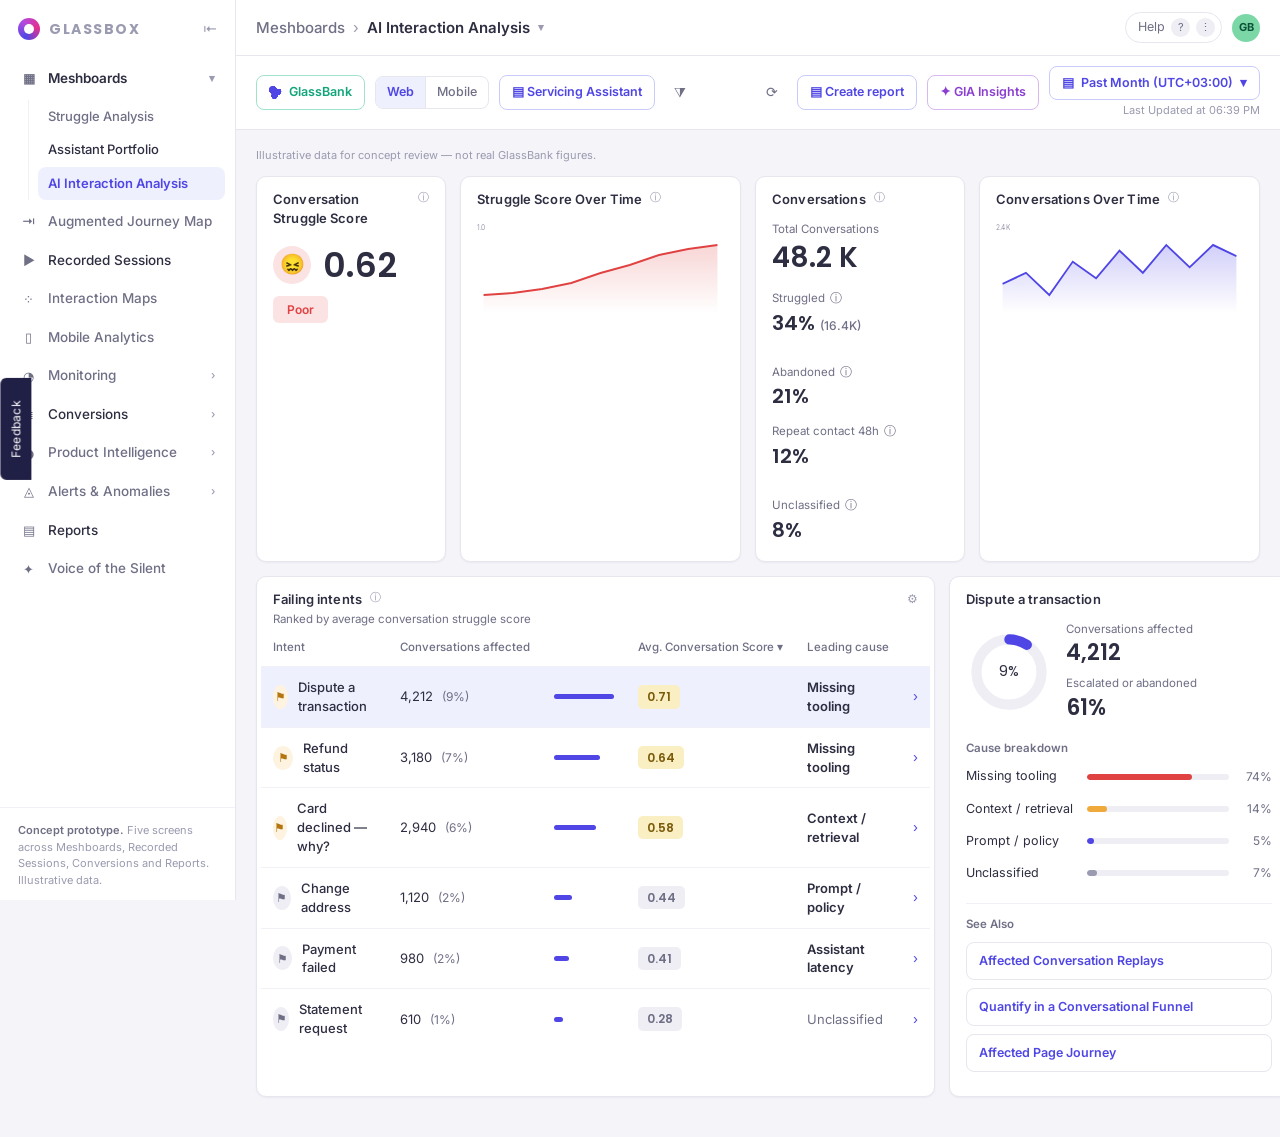
==== commit c91fb4b7: "Add report.html: bottom line and first finding card (phase A) Fourth screen: the synthesis artefact " ====
--- a/index.html
+++ b/index.html
@@ -31,11 +31,11 @@
       <a href="funnel.html"><span class="ico">≣</span>Conversions<span class="chev">›</span></a>
       <button class="inert" tabindex="-1"><span class="ico">◑</span>Product Intelligence<span class="chev">›</span></button>
       <button class="inert" tabindex="-1"><span class="ico">◬</span>Alerts &amp; Anomalies<span class="chev">›</span></button>
-      <button class="inert" tabindex="-1"><span class="ico">▤</span>Reports</button>
+      <a href="report.html"><span class="ico">▤</span>Reports</a>
       <button class="inert" tabindex="-1"><span class="ico">✦</span>Voice of the Silent</button>
     </nav>
     <div class="foot">
-      <b>Concept prototype.</b> Four screens across Meshboards, Recorded Sessions and Conversions. Illustrative data.
+      <b>Concept prototype.</b> Five screens across Meshboards, Recorded Sessions, Conversions and Reports. Illustrative data.
     </div>
   </aside>
 
@@ -56,6 +56,7 @@
       <button class="iconbtn" aria-label="Filters">⧩</button>
       <div class="top-right">
         <button class="iconbtn" aria-label="Refresh">⟳</button>
+        <a class="pill" href="report.html" style="text-decoration:none">▤ Create report</a>
         <button class="gia" id="giaBtn" aria-expanded="false" aria-controls="giaPanel">✦ GIA Insights</button>
         <div class="range-picker">
           <button class="pill" id="rangeBtn" aria-haspopup="listbox" aria-expanded="false">▤ <span id="rangeLabel">Past Month (UTC+03:00)</span> ▾</button>
--- a/styles.css
+++ b/styles.css
@@ -397,3 +397,42 @@
 
 :focus-visible{outline:2px solid var(--indigo);outline-offset:2px}
 @media (prefers-reduced-motion:reduce){*{transition:none!important;animation:none!important}}
+
+/* ---------- weekly report (report.html) ---------- */
+.doc{max-width:860px}
+.doc h2{margin:26px 0 4px;font-size:15px;font-weight:600;letter-spacing:.01em}
+.doc .seclead{font-size:12px;color:var(--dim);margin-bottom:10px}
+.rephead{margin-bottom:4px}
+.rephead h1{margin:0;font-size:20px;font-weight:600;letter-spacing:.01em}
+.rephead .meta{font-size:12px;color:var(--dim);margin-top:3px}
+
+.bottomline{background:var(--indigo-soft);border:1px solid var(--indigo-line);
+  border-radius:10px;padding:18px 20px;margin-top:12px}
+.bottomline h3{margin:0 0 8px;font-size:12px;font-weight:600;color:var(--indigo);
+  text-transform:uppercase;letter-spacing:.05em}
+.bottomline p{margin:0;font-size:15px;line-height:1.62;color:var(--text)}
+
+.finding{background:var(--card);border:1px solid var(--border);border-radius:10px;
+  box-shadow:var(--shadow);padding:16px 18px;margin-bottom:14px}
+.finding .fhead{display:flex;align-items:baseline;gap:10px;flex-wrap:wrap}
+.finding .rank-n{font-family:Poppins;font-size:12px;font-weight:600;color:var(--faint)}
+.finding .ftitle{font-size:14.5px;font-weight:600}
+.finding .fstats{margin-left:auto;display:flex;align-items:center;gap:10px;font-size:12.5px;color:var(--dim)}
+.finding .fstats b{color:var(--text);font-family:Poppins;font-weight:600}
+.fblock{margin-top:12px}
+.fblock .lbl{font-size:10.5px;font-weight:600;color:var(--dim);text-transform:uppercase;
+  letter-spacing:.05em;margin-bottom:4px}
+.fblock p{margin:0;font-size:12.5px;line-height:1.6}
+.fcause{display:flex;align-items:center;gap:8px;font-size:13px;font-weight:600}
+.fcause .conf{margin-left:auto;font-family:Poppins;font-size:11.5px;font-weight:500;color:var(--dim)}
+.effort{display:inline-block;padding:3px 9px;border-radius:5px;font-size:11.5px;font-weight:600}
+.effort.low{background:var(--green-soft);color:var(--green)}
+.effort.medium{background:var(--yellow-chip);color:#7A5B0B}
+.effort.high{background:var(--red-soft);color:var(--red)}
+.worth{display:flex;align-items:center;gap:12px;flex-wrap:wrap}
+.worth .amt{font-family:Poppins;font-size:19px;font-weight:600;color:var(--red)}
+.flinks{display:flex;gap:8px;margin-top:12px;padding-top:12px;
+  border-top:1px solid var(--border-soft);flex-wrap:wrap}
+.flinks a{border:1px solid var(--border);border-radius:7px;padding:7px 11px;
+  font-size:12px;font-weight:600;text-decoration:none}
+.flinks a:hover{background:var(--indigo-soft)}
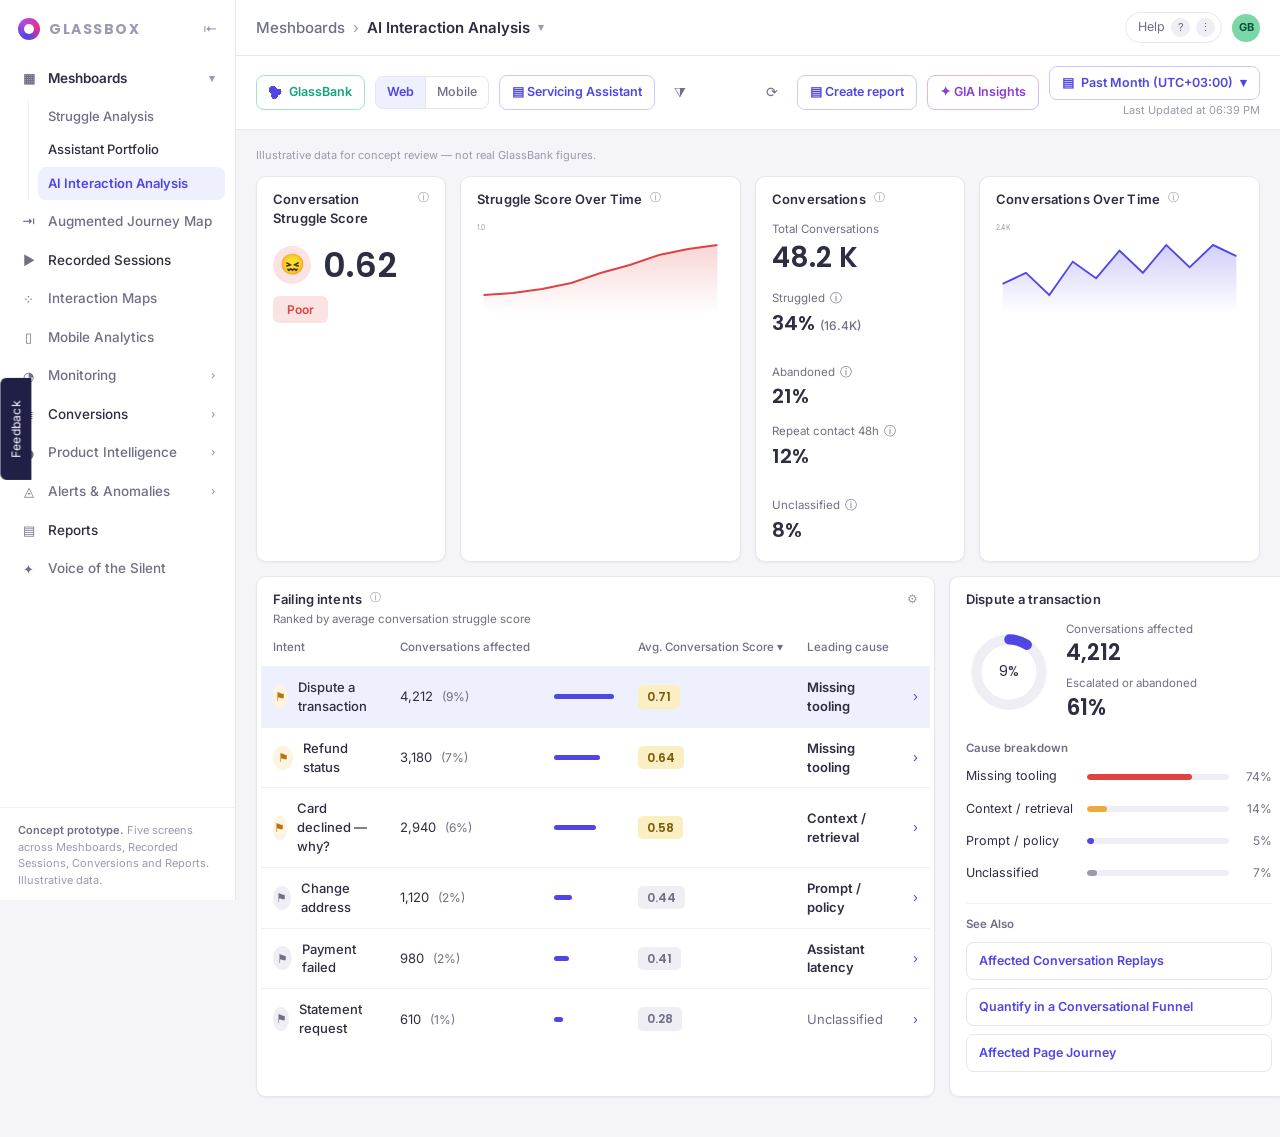
==== commit 372b0fd2: "Stage 1: observed-only cost model and evidence-source signal grouping Cost model. The prototype no l" ====
--- a/index.html
+++ b/index.html
@@ -124,7 +124,7 @@
               <div><div class="k">Abandoned <span class="info" tabindex="0" data-tip="Share of conversations the customer closed without completing the task or escalating.">ⓘ</span></div><div class="v" id="dashAbandoned"></div></div>
             </div>
             <div class="kv" style="margin-top:12px">
-              <div><div class="k">Repeat contact 48h <span class="info" tabindex="0" data-tip="Share of conversations followed by the same customer contacting us again within 48 hours on the same topic. Joined from GlassBank's contact-centre records; digital re-contact is measured natively.">ⓘ</span></div><div class="v" id="dashRepeat"></div></div>
+              <div><div class="k">Repeat contact 48h <span class="info" tabindex="0" data-tip="Share of conversations where the same customer returns within 48 hours on the same intent. Observed in the session record; customers who phoned instead are not counted.">ⓘ</span></div><div class="v" id="dashRepeat"></div></div>
               <div><div class="k">Unclassified <span class="info tip-left" tabindex="0" data-tip="Share of struggling conversations where no cause hypothesis clears the confidence bar. Published rather than hidden — the detection model reports its own uncertainty.">ⓘ</span></div><div class="v" id="dashUnclassified"></div></div>
             </div>
           </div>
--- a/styles.css
+++ b/styles.css
@@ -319,12 +319,6 @@
 }
 .info:hover::after,.info:focus-visible::after{opacity:1;visibility:visible}
 .info.tip-left::after{left:auto;right:-8px;transform:none}
-.info.src{
-  display:inline-block;margin-left:6px;padding:1px 5px;border-radius:4px;
-  background:var(--grey-chip);color:var(--dim);font-size:9.5px;font-weight:600;
-  letter-spacing:.02em;vertical-align:1px
-}
-.srclegend{font-size:11px;color:var(--faint);padding:0 16px 13px;line-height:1.5}
 
 /* capture tier chips (Tier 1 day one · Tier 2 assistant event schema) */
 .tier{display:inline-block;margin-left:6px;padding:1px 6px;border-radius:4px;
@@ -436,3 +430,25 @@
 .flinks a{border:1px solid var(--border);border-radius:7px;padding:7px 11px;
   font-size:12px;font-weight:600;text-decoration:none}
 .flinks a:hover{background:var(--indigo-soft)}
+
+.changed{display:grid;grid-template-columns:repeat(4,1fr);gap:12px;margin-top:10px}
+@media(max-width:900px){.changed{grid-template-columns:1fr 1fr}}
+.chg{background:var(--card);border:1px solid var(--border);border-radius:10px;
+  box-shadow:var(--shadow);padding:13px 14px}
+.chg .lbl{font-size:11px;color:var(--dim);line-height:1.35;min-height:30px}
+.chg .val{font-family:Poppins;font-size:22px;font-weight:600;margin-top:4px}
+.chg .cmp{font-size:11px;color:var(--faint);margin-top:3px}
+.chg .delta{margin-left:6px}
+
+.unclass{background:var(--card);border:1px solid var(--border);border-radius:10px;
+  box-shadow:var(--shadow);padding:4px 18px}
+.uncl{display:flex;gap:14px;padding:13px 0;border-bottom:1px solid var(--border-soft);align-items:flex-start}
+.unclass .uncl:last-child{border-bottom:none}
+.uncl .un-i{width:150px;flex:0 0 150px;font-size:13px;font-weight:600}
+.uncl .un-v{width:96px;flex:0 0 96px;font-family:Poppins;font-size:13px;font-weight:600;color:var(--dim)}
+.uncl .un-w{flex:1;font-size:12px;color:var(--dim);line-height:1.55}
+
+.repfoot{margin-top:26px;padding-top:16px;border-top:1px solid var(--border)}
+.repfoot .acts{display:flex;gap:8px;margin-top:12px;flex-wrap:wrap}
+.repfoot .acts button{border:1px solid var(--indigo-line);background:var(--card);
+  color:var(--indigo);border-radius:7px;padding:7px 13px;font-size:12.5px;font-weight:600}
